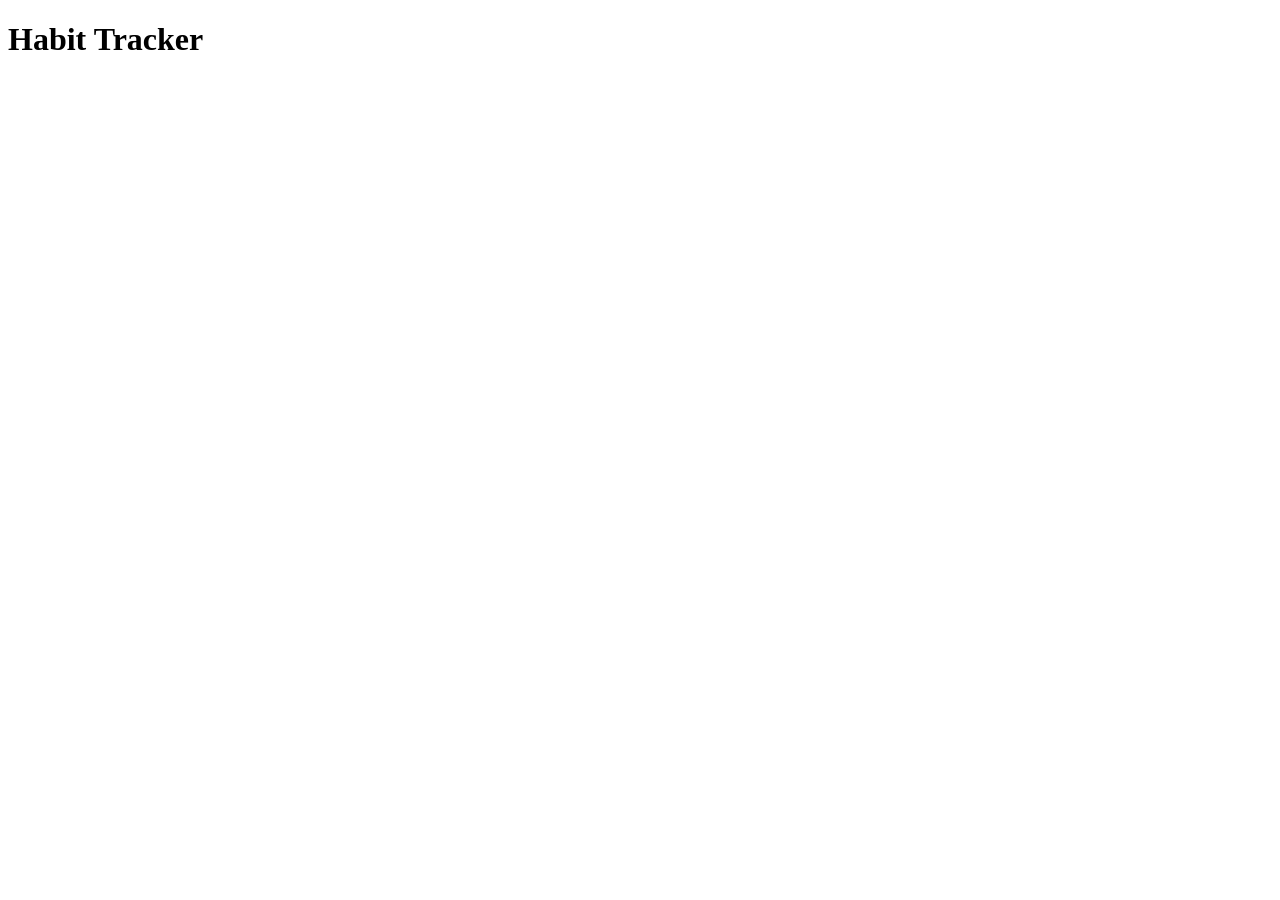
==== index.html @ cb428c30 "Create habit tracker application" ====
<!DOCTYPE html>
<html lang="en">
<head>
    <meta charset="UTF-8">
    <meta name="viewport" content="width=device-width, initial-scale=1.0">
    <title>Habit Tracker</title>
</head>

<body>

    <h1>Habit Tracker</h1>

    <script src="src/habit-tracker.js"></script>

</body>
</html>
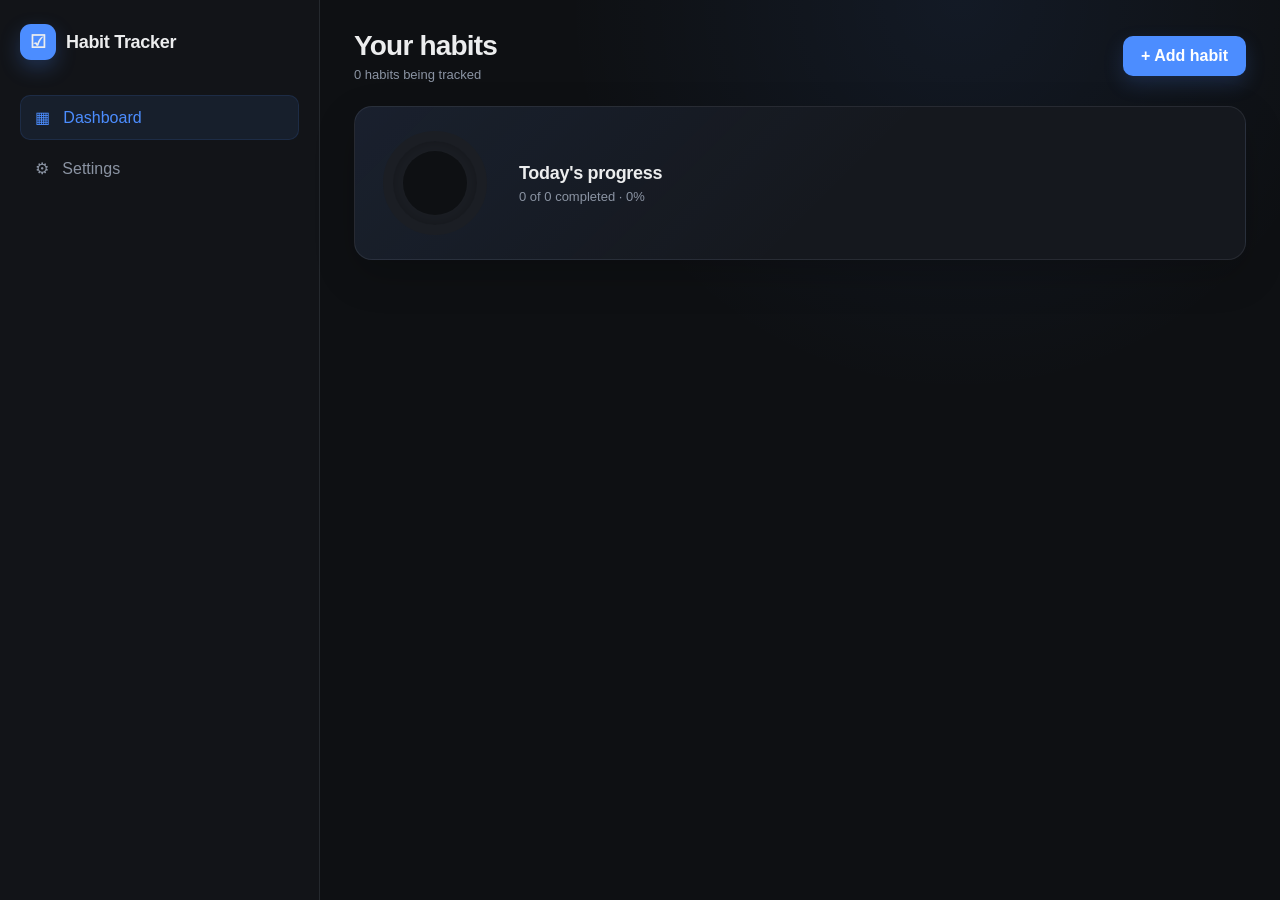
==== commit c7b72ca9: "feat: polish habit tracker and update documentation" ====
--- a/index.html
+++ b/index.html
@@ -1,16 +1,138 @@
-<!DOCTYPE html>
-<html lang="en">
-<head>
-    <meta charset="UTF-8">
-    <meta name="viewport" content="width=device-width, initial-scale=1.0">
-    <title>Habit Tracker</title>
-</head>
+  <!doctype html>
+  <html lang="en">
+    <head>
+      <meta charset="UTF-8" />
+      <meta name="viewport" content="width=device-width, initial-scale=1.0" />
 
-<body>
+      <title>Habit Tracker</title>
 
-    <h1>Habit Tracker</h1>
+      <link rel="stylesheet" href="style.css" />
+      <link rel="stylesheet" href="light.css">
+    </head>
 
-    <script src="src/habit-tracker.js"></script>
+    <body>
+      <div class="layout">
+        <!-- Sidebar -->
+        <aside class="sideBar">
+          <h3>
+            <span class="bgBlue">☑</span>
+            Habit Tracker
+          </h3>
 
-</body>
-</html>+          <nav>
+            <ul class="menu">
+              <li class="active">▦&nbsp;&nbsp; Dashboard</li>
+              <li><a class="setting" href="setting.html">⚙&nbsp;&nbsp; Settings</a></li>
+            </ul>
+          </nav>
+        </aside>
+
+        <!-- Main Content -->
+        <main class="content">
+          <header>
+            <div>
+              <h2>Your habits</h2>
+              <p id="countHabit">0 habits being tracked</p>
+            </div>
+
+            <button type="button" id="addHabitBtn">+ Add habit</button>
+          </header>
+
+          <!-- Progress -->
+          <section class="mainContent">
+            <div class="progressCircle"></div>
+
+            <div class="progressInfo">
+              <h3>Today's progress</h3>
+              <p id="progressText">0 of 0 completed · 0%</p>
+            </div>
+          </section>
+
+          <!-- Habits -->
+          <section class="tasks" aria-label="Your habits"></section>
+        </main>
+      </div>
+
+      <!-- Add Habit Modal -->
+      <div id="habitBlurModel">
+        <div id="addHabitWindow">
+          <form class="habitInformation">
+            <label for="habitName"> Habit name </label>
+
+            <input
+              id="habitName"
+              name="habitName"
+              type="text"
+              placeholder="Morning run"
+              required
+            />
+
+            <label for="iconSelection"> Icon </label>
+
+            <select id="iconSelection" name="icon" required>
+              <option value="🏃">🏃</option>
+              <option value="🏋️">🏋️</option>
+              <option value="🏊">🏊</option>
+              <option value="📈">📈</option>
+              <option value="💼">💼</option>
+              <option value="💰">💰</option>
+              <option value="📚">📚</option>
+              <option value="💻">💻</option>
+              <option value="☕">☕</option>
+              <option value="🌙">🌙</option>
+              <option value="⭐">⭐</option>
+              <option value="💧">💧</option>
+              <option value="😴">😴</option>
+              <option value="🩺">🩺</option>
+            </select>
+
+            <button type="submit" id="addHabitbtn">+ Create Habit</button>
+
+            <button type="button" id="cancelButton">Cancel</button>
+          </form>
+        </div>
+      </div>
+
+      <!-- Edit Habit Modal -->
+      <div id="editHabitBlur">
+        <div id="editHabitWindow">
+          <form class="editHabitInformation">
+            <label for="editHabitName"> Habit name </label>
+
+            <input
+              id="editHabitName"
+              name="habitName"
+              type="text"
+              placeholder="Morning run"
+              required
+            />
+
+            <label for="editIconSelection"> Icon </label>
+
+            <select id="editIconSelection" name="icon" required>
+              <option value="🏃">🏃</option>
+              <option value="🏋️">🏋️</option>
+              <option value="🏊">🏊</option>
+              <option value="📈">📈</option>
+              <option value="💼">💼</option>
+              <option value="💰">💰</option>
+              <option value="📚">📚</option>
+              <option value="💻">💻</option>
+              <option value="☕">☕</option>
+              <option value="🌙">🌙</option>
+              <option value="⭐">⭐</option>
+              <option value="💧">💧</option>
+              <option value="😴">😴</option>
+              <option value="🩺">🩺</option>
+            </select>
+
+            <button type="submit" id="saveHabitbtn">Save Changes</button>
+
+            <button type="button" id="cancelEditButton">Cancel</button>
+          </form>
+        </div>
+      </div>
+
+      <script src="src/habit-tracker.js"></script>
+    </body>
+  </html>
--- a/style.css
+++ b/style.css
@@ -0,0 +1,515 @@
+/* =========================
+   Base
+========================= */
+
+* {
+  box-sizing: border-box;
+  margin: 0;
+  padding: 0;
+}
+
+html,
+body {
+  min-height: 100%;
+  overflow-x: hidden;
+}
+
+body {
+  background:
+    radial-gradient(circle at 75% 0%, rgba(76, 141, 255, 0.08), transparent 30%),
+    #0e1013;
+  color: #ecedee;
+  font-family: "Segoe UI", Tahoma, Geneva, Verdana, sans-serif;
+}
+
+button,
+input,
+select {
+  font: inherit;
+}
+
+button,
+.edit,
+.remove {
+  cursor: pointer;
+}
+
+
+/* =========================
+   Layout
+========================= */
+
+.layout {
+  display: flex;
+  min-height: 100vh;
+}
+
+.sideBar {
+  width: 25%;
+  padding: 24px 20px;
+  background: rgba(19, 21, 25, 0.92);
+  border-right: 1px solid rgba(139, 148, 163, 0.16);
+}
+
+.content {
+  width: 75%;
+  max-width: 1200px;
+  padding: 0 34px 40px;
+}
+
+.sideBar h3 {
+  display: flex;
+  align-items: center;
+  font-size: 18px;
+  letter-spacing: -0.3px;
+}
+
+.bgBlue {
+  display: grid;
+  place-items: center;
+  width: 36px;
+  height: 36px;
+  margin-right: 10px;
+  border-radius: 11px;
+  background: #4c8dff;
+  box-shadow: 0 8px 20px rgba(76, 141, 255, 0.25);
+}
+
+.menu {
+  margin-top: 35px;
+  list-style: none;
+}
+
+.menu li {
+  padding: 12px 14px;
+  margin-bottom: 6px;
+  border: 1px solid transparent;
+  border-radius: 10px;
+  color: #8b94a3;
+  transition: 0.2s ease;
+  text-decoration: none;
+}
+
+.menu a {
+  color: #8b94a3;
+  text-decoration: none;
+}
+
+.menu li:hover,
+.menu li.active {
+  background: rgba(76, 141, 255, 0.09);
+  border-color: rgba(76, 141, 255, 0.12);
+  color: #4c8dff;
+}
+
+.menu li:hover a,
+.menu li.active a {
+  color: #4c8dff;
+}
+
+
+/* =========================
+   Header
+========================= */
+
+header {
+  display: flex;
+  align-items: center;
+  justify-content: space-between;
+  padding: 30px 0 24px;
+}
+
+header h2 {
+  font-size: 28px;
+  letter-spacing: -0.8px;
+}
+
+header p,
+.taskInfo p,
+.progressInfo p {
+  margin-top: 5px;
+  color: #8b94a3;
+  font-size: 13px;
+}
+
+header button,
+#addHabitbtn,
+#saveHabitbtn {
+  padding: 11px 18px;
+  border: 0;
+  border-radius: 10px;
+  background: #4c8dff;
+  color: #fff;
+  font-weight: 700;
+  box-shadow: 0 8px 20px rgba(76, 141, 255, 0.18);
+  transition: 0.2s ease;
+}
+
+header button:hover,
+#addHabitbtn:hover,
+#saveHabitbtn:hover {
+  transform: translateY(-2px);
+  filter: brightness(1.08);
+  box-shadow: 0 12px 25px rgba(76, 141, 255, 0.25);
+}
+
+header button:active,
+#addHabitbtn:active,
+#saveHabitbtn:active {
+  transform: translateY(0);
+}
+
+
+/* =========================
+   Progress
+========================= */
+
+.mainContent {
+  display: flex;
+  align-items: center;
+  gap: 32px;
+  padding: 24px 28px;
+  border: 1px solid rgba(139, 148, 163, 0.15);
+  border-radius: 18px;
+  background:
+    linear-gradient(
+      135deg,
+      rgba(76, 141, 255, 0.07),
+      transparent 55%
+    ),
+    #15181e;
+  box-shadow: 0 15px 40px rgba(0, 0, 0, 0.18);
+}
+
+.progressCircle {
+  position: relative;
+  width: 104px;
+  height: 104px;
+  flex-shrink: 0;
+  border: 10px solid #1b1e24;
+  border-radius: 50%;
+  box-shadow: inset 0 0 15px rgba(0, 0, 0, 0.25);
+}
+
+.progressCircle::before {
+  content: "";
+  position: absolute;
+  inset: 10px;
+  border-radius: 50%;
+  background: #0e1013;
+}
+
+.progressInfo h3 {
+  font-size: 18px;
+  letter-spacing: -0.3px;
+}
+
+
+/* =========================
+   Habits
+========================= */
+
+.tasks {
+  margin-top: 22px;
+}
+
+.task {
+  display: flex;
+  align-items: center;
+  gap: 15px;
+  padding: 15px;
+  margin-bottom: 10px;
+  border: 1px solid rgba(139, 148, 163, 0.13);
+  border-radius: 15px;
+  background: rgba(19, 21, 25, 0.9);
+  box-shadow: 0 8px 25px rgba(0, 0, 0, 0.12);
+  transition:
+    transform 0.2s ease,
+    border-color 0.2s ease,
+    background 0.2s ease;
+}
+
+.task:hover {
+  transform: translateY(-2px);
+  border-color: rgba(76, 141, 255, 0.3);
+  background: #16191e;
+}
+
+.taskIcon {
+  display: grid;
+  place-items: center;
+  width: 42px;
+  height: 42px;
+  flex-shrink: 0;
+  border: 1px solid rgba(139, 148, 163, 0.1);
+  border-radius: 11px;
+  background: rgba(139, 148, 163, 0.08);
+  transition: 0.2s ease;
+}
+
+.taskIcon.checked {
+  background: rgba(85, 224, 85, 0.15);
+  border-color: rgba(85, 224, 85, 0.2);
+}
+
+.taskInfo {
+  flex: 1;
+  min-width: 0;
+}
+
+.taskInfo .habitName {
+  display: block;
+  overflow: hidden;
+  color: #ecedee;
+  font-weight: 600;
+  text-overflow: ellipsis;
+  white-space: nowrap;
+}
+
+.taskInfo p.green {
+  color: #55e055;
+}
+
+.taskControls {
+  display: flex;
+  align-items: center;
+  gap: 16px;
+}
+
+.checkBox {
+  width: 18px;
+  height: 18px;
+  accent-color: #4c8dff;
+  cursor: pointer;
+}
+
+.actions {
+  display: flex;
+  gap: 3px;
+}
+
+.edit,
+.remove {
+  padding: 7px;
+  border-radius: 8px;
+  color: #737d8d;
+  transition: 0.2s ease;
+}
+
+.edit:hover,
+.remove:hover {
+  background: rgba(139, 148, 163, 0.1);
+  color: #ecedee;
+}
+
+
+/* =========================
+   Modals
+========================= */
+
+#habitBlurModel,
+#editHabitBlur {
+  position: fixed;
+  inset: 0;
+  z-index: 100;
+  display: none;
+  align-items: center;
+  justify-content: center;
+  padding: 20px;
+  background: rgba(0, 0, 0, 0.62);
+  backdrop-filter: blur(10px);
+}
+
+#habitBlurModel.active,
+#editHabitBlur.active {
+  display: flex;
+}
+
+#addHabitWindow,
+#editHabitWindow {
+  width: min(420px, 100%);
+  padding: 32px;
+  border: 1px solid rgba(139, 148, 163, 0.18);
+  border-radius: 20px;
+  background: #15181e;
+  box-shadow:
+    0 25px 70px rgba(0, 0, 0, 0.5),
+    0 0 0 1px rgba(255, 255, 255, 0.02);
+}
+
+.habitInformation,
+.editHabitInformation {
+  display: flex;
+  flex-direction: column;
+}
+
+.habitInformation label,
+.editHabitInformation label {
+  margin-bottom: 7px;
+  color: #dfe2e6;
+  font-size: 13px;
+  font-weight: 600;
+}
+
+.habitInformation input,
+.habitInformation select,
+.editHabitInformation input,
+.editHabitInformation select {
+  height: 43px;
+  margin-bottom: 15px;
+  padding: 0 12px;
+  border: 1px solid rgba(139, 148, 163, 0.1);
+  border-radius: 10px;
+  outline: none;
+  background: #20232a;
+  color: #ecedee;
+  transition: 0.2s ease;
+}
+
+.habitInformation input::placeholder,
+.editHabitInformation input::placeholder {
+  color: #687181;
+}
+
+.habitInformation input:focus,
+.habitInformation select:focus,
+.editHabitInformation input:focus,
+.editHabitInformation select:focus {
+  border-color: #4c8dff;
+  background: #232730;
+  box-shadow: 0 0 0 3px rgba(76, 141, 255, 0.1);
+}
+
+.habitInformation select,
+.editHabitInformation select {
+  width: 70px;
+}
+
+#cancelButton,
+#cancelEditButton {
+  padding: 10px 18px;
+  margin-top: 8px;
+  border: 0;
+  border-radius: 10px;
+  background: #24272f;
+  color: #dfe2e6;
+  font-weight: 700;
+  transition: 0.2s ease;
+}
+
+#cancelButton:hover,
+#cancelEditButton:hover {
+  background: #30343d;
+}
+
+
+/* =========================
+   Focus
+========================= */
+
+button:focus-visible,
+input:focus-visible,
+select:focus-visible,
+.edit:focus-visible,
+.remove:focus-visible {
+  outline: 2px solid #4c8dff;
+  outline-offset: 3px;
+}
+
+
+/* =========================
+   Mobile
+========================= */
+
+@media (max-width: 768px) {
+  .layout {
+    flex-direction: column;
+  }
+
+  .sideBar,
+  .content {
+    width: 100%;
+  }
+
+  .sideBar {
+    padding: 16px;
+    border-right: 0;
+    border-bottom: 1px solid rgba(139, 148, 163, 0.16);
+  }
+
+  .menu {
+    display: flex;
+    gap: 6px;
+    margin-top: 18px;
+  }
+
+  .menu li {
+    flex: 1;
+    margin: 0;
+  }
+
+  .content {
+    padding: 0 15px 25px;
+  }
+
+  header {
+    padding: 22px 0;
+  }
+
+  header h2 {
+    font-size: 24px;
+  }
+
+  .mainContent {
+    gap: 22px;
+    padding: 20px;
+  }
+
+  .progressCircle {
+    width: 90px;
+    height: 90px;
+  }
+
+  .task {
+    padding: 13px;
+  }
+
+  #addHabitWindow,
+  #editHabitWindow {
+    padding: 25px;
+  }
+}
+
+@media (max-width: 480px) {
+  header {
+    align-items: flex-start;
+    gap: 15px;
+  }
+
+  header button {
+    padding: 9px 13px;
+    white-space: nowrap;
+  }
+
+  .mainContent {
+    gap: 18px;
+  }
+
+  .progressCircle {
+    width: 78px;
+    height: 78px;
+    border-width: 8px;
+  }
+
+  .progressCircle::before {
+    inset: 8px;
+  }
+
+  .progressInfo h3 {
+    font-size: 16px;
+  }
+
+  .taskControls {
+    gap: 8px;
+  }
+}
--- a/light.css
+++ b/light.css
@@ -0,0 +1,127 @@
+/* =========================
+   Dashboard Light Theme
+========================= */
+
+body.light {
+  background: #f5f7fa;
+  color: #15181e;
+}
+
+body.light .sideBar {
+  background: #ffffff;
+  border-color: #dfe3e8;
+}
+
+body.light .task,
+body.light .mainContent {
+  background: #ffffff;
+  border-color: #dfe3e8;
+}
+
+body.light .taskInfo .habitName {
+  color: #15181e;
+}
+
+body.light header p,
+body.light .taskInfo p,
+body.light .progressInfo p {
+  color: #687181;
+}
+
+body.light .progressCircle {
+  border-color: #e2e6eb;
+}
+
+body.light .progressCircle::before {
+  background: #ffffff;
+}
+
+body.light .taskIcon {
+  background: #f1f3f6;
+  border-color: #dfe3e8;
+}
+
+body.light .habitInformation input,
+body.light .habitInformation select,
+body.light .editHabitInformation input,
+body.light .editHabitInformation select {
+  background: #f1f3f6;
+  color: #15181e;
+  border-color: #dfe3e8;
+}
+
+body.light #addHabitWindow,
+body.light #editHabitWindow {
+  background: #ffffff;
+  border-color: #dfe3e8;
+}
+
+
+/* =========================
+   Settings Light Theme
+========================= */
+
+body.light .main-content {
+  color: #15181e;
+}
+
+body.light .main-content > p,
+body.light .theme-selection label,
+body.light .about p {
+  color: #687181;
+}
+
+body.light .theme-selection,
+body.light .data,
+body.light .about {
+  background: #ffffff;
+  border-color: #dfe3e8;
+  box-shadow: 0 8px 25px rgba(0, 0, 0, 0.06);
+}
+
+body.light #themes {
+  background: #f1f3f6;
+  color: #15181e;
+  border-color: #dfe3e8;
+}
+
+body.light #clear-btn {
+  background: #e8ebef;
+  color: #15181e;
+}
+
+body.light #clear-btn:hover {
+  background: #dce1e7;
+}
+
+body.light .sideBar h3 {
+  color: #15181e;
+}
+
+
+/* =========================
+   Sidebar
+========================= */
+
+body.light .menu a,
+body.light .menu a:visited {
+  color: #687181;
+}
+
+body.light .menu li:hover {
+  background: rgba(76, 141, 255, 0.09);
+  border-color: rgba(76, 141, 255, 0.12);
+}
+
+body.light .menu li:hover a {
+  color: #4c8dff;
+}
+
+body.light .menu li.active {
+  background: rgba(76, 141, 255, 0.09);
+  border-color: rgba(76, 141, 255, 0.12);
+}
+
+body.light .menu li.active a {
+  color: #4c8dff;
+}
